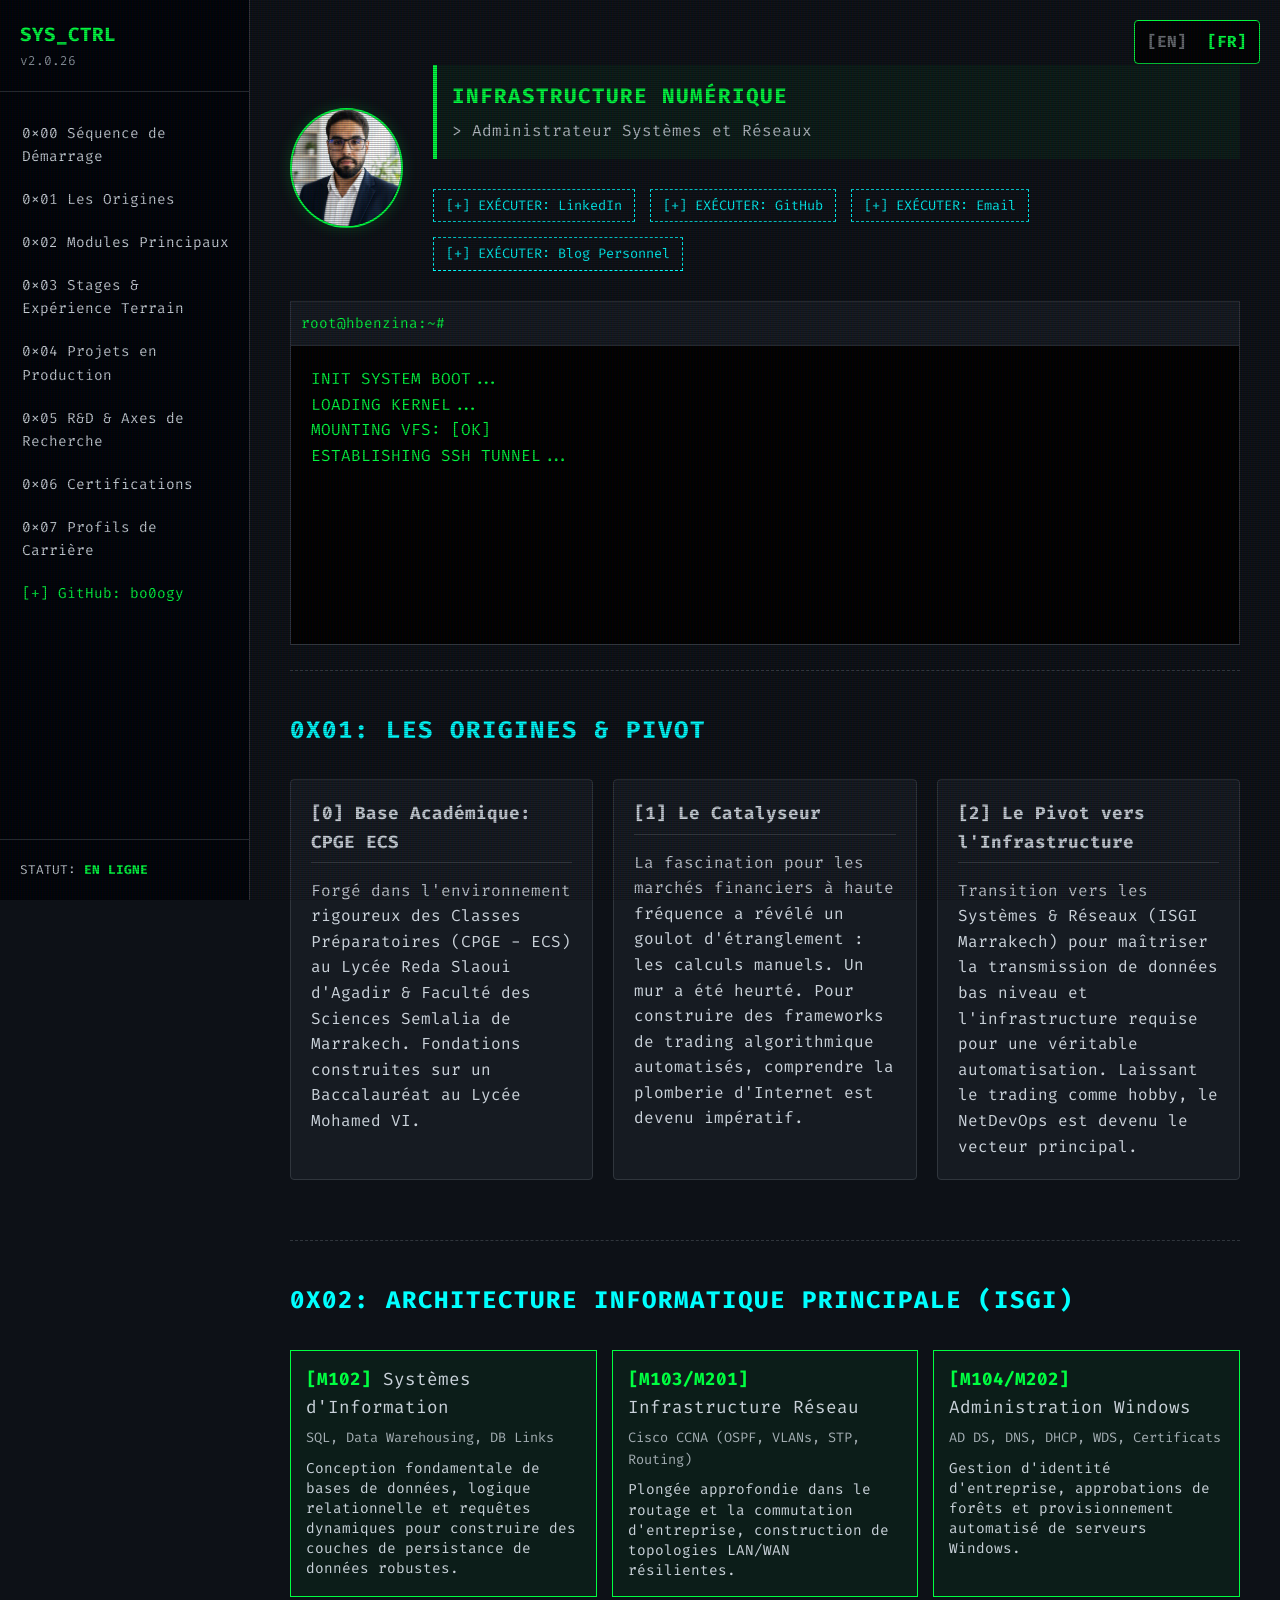
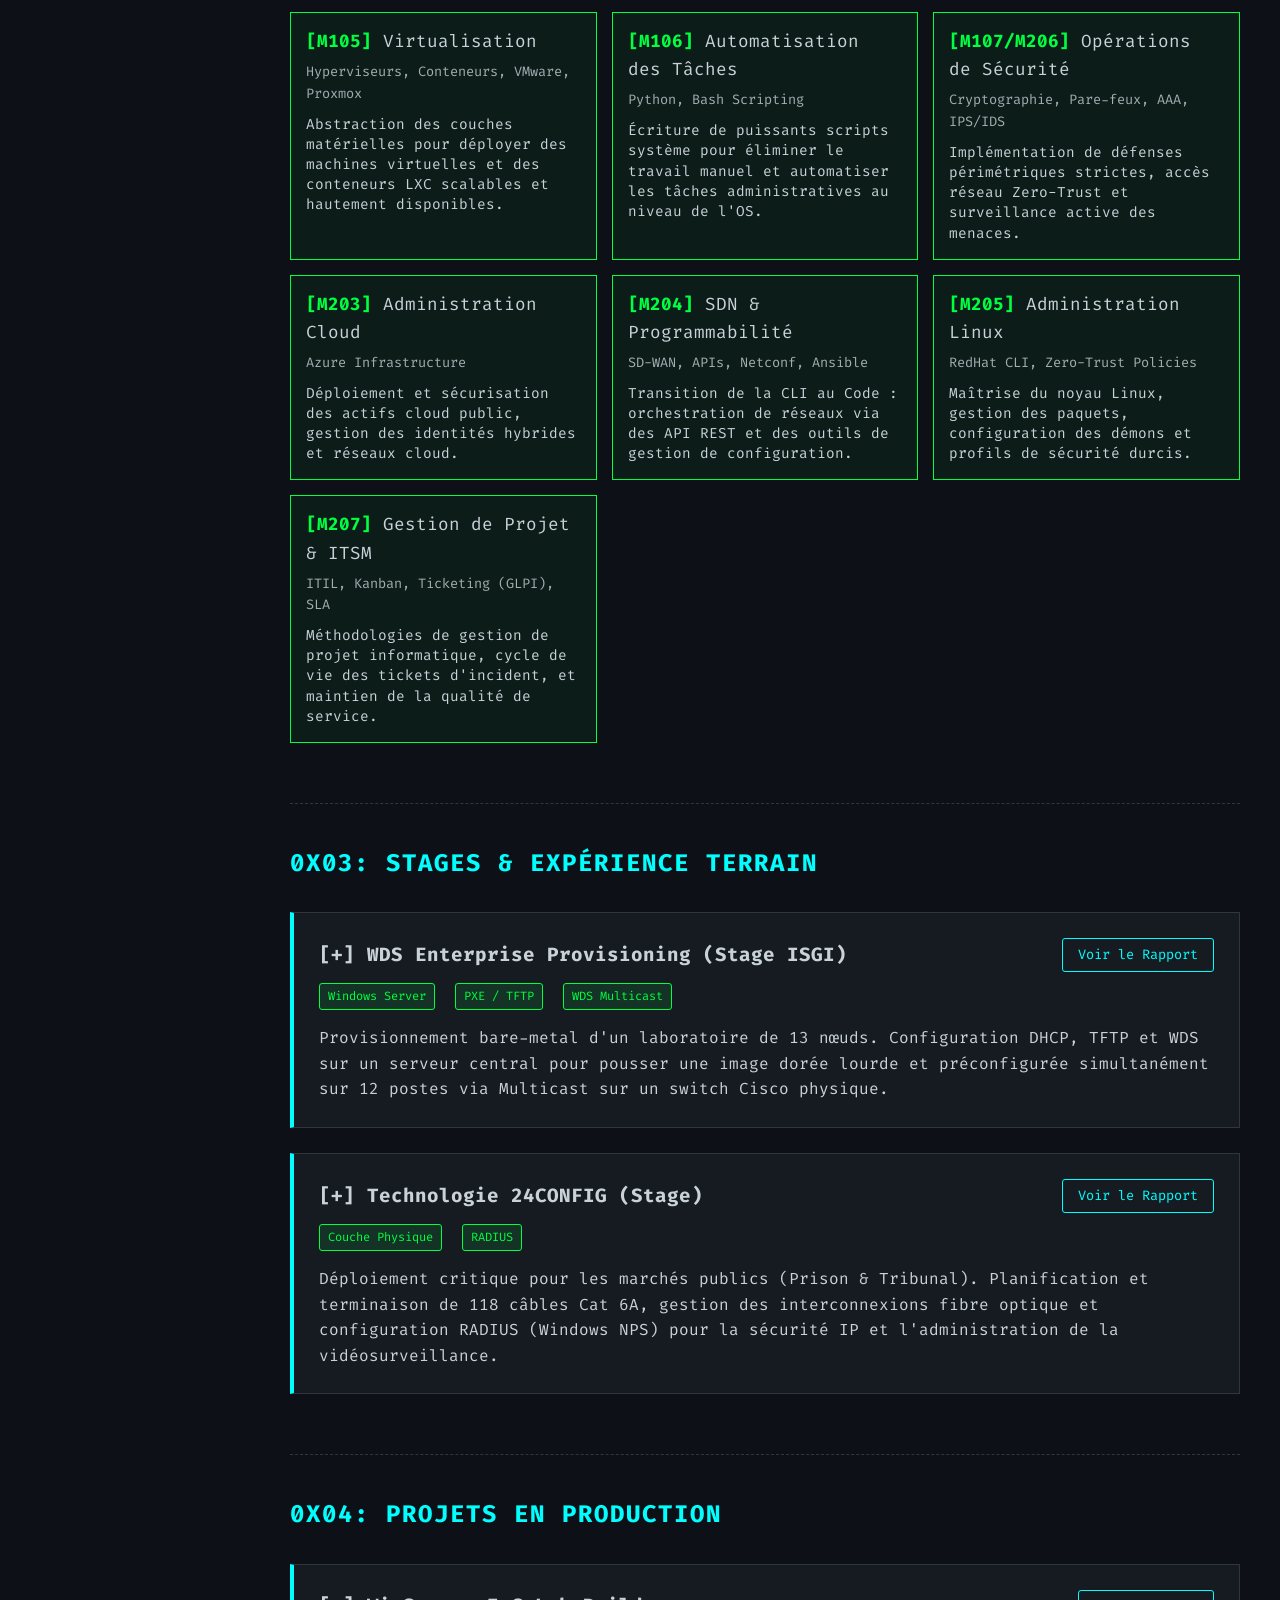
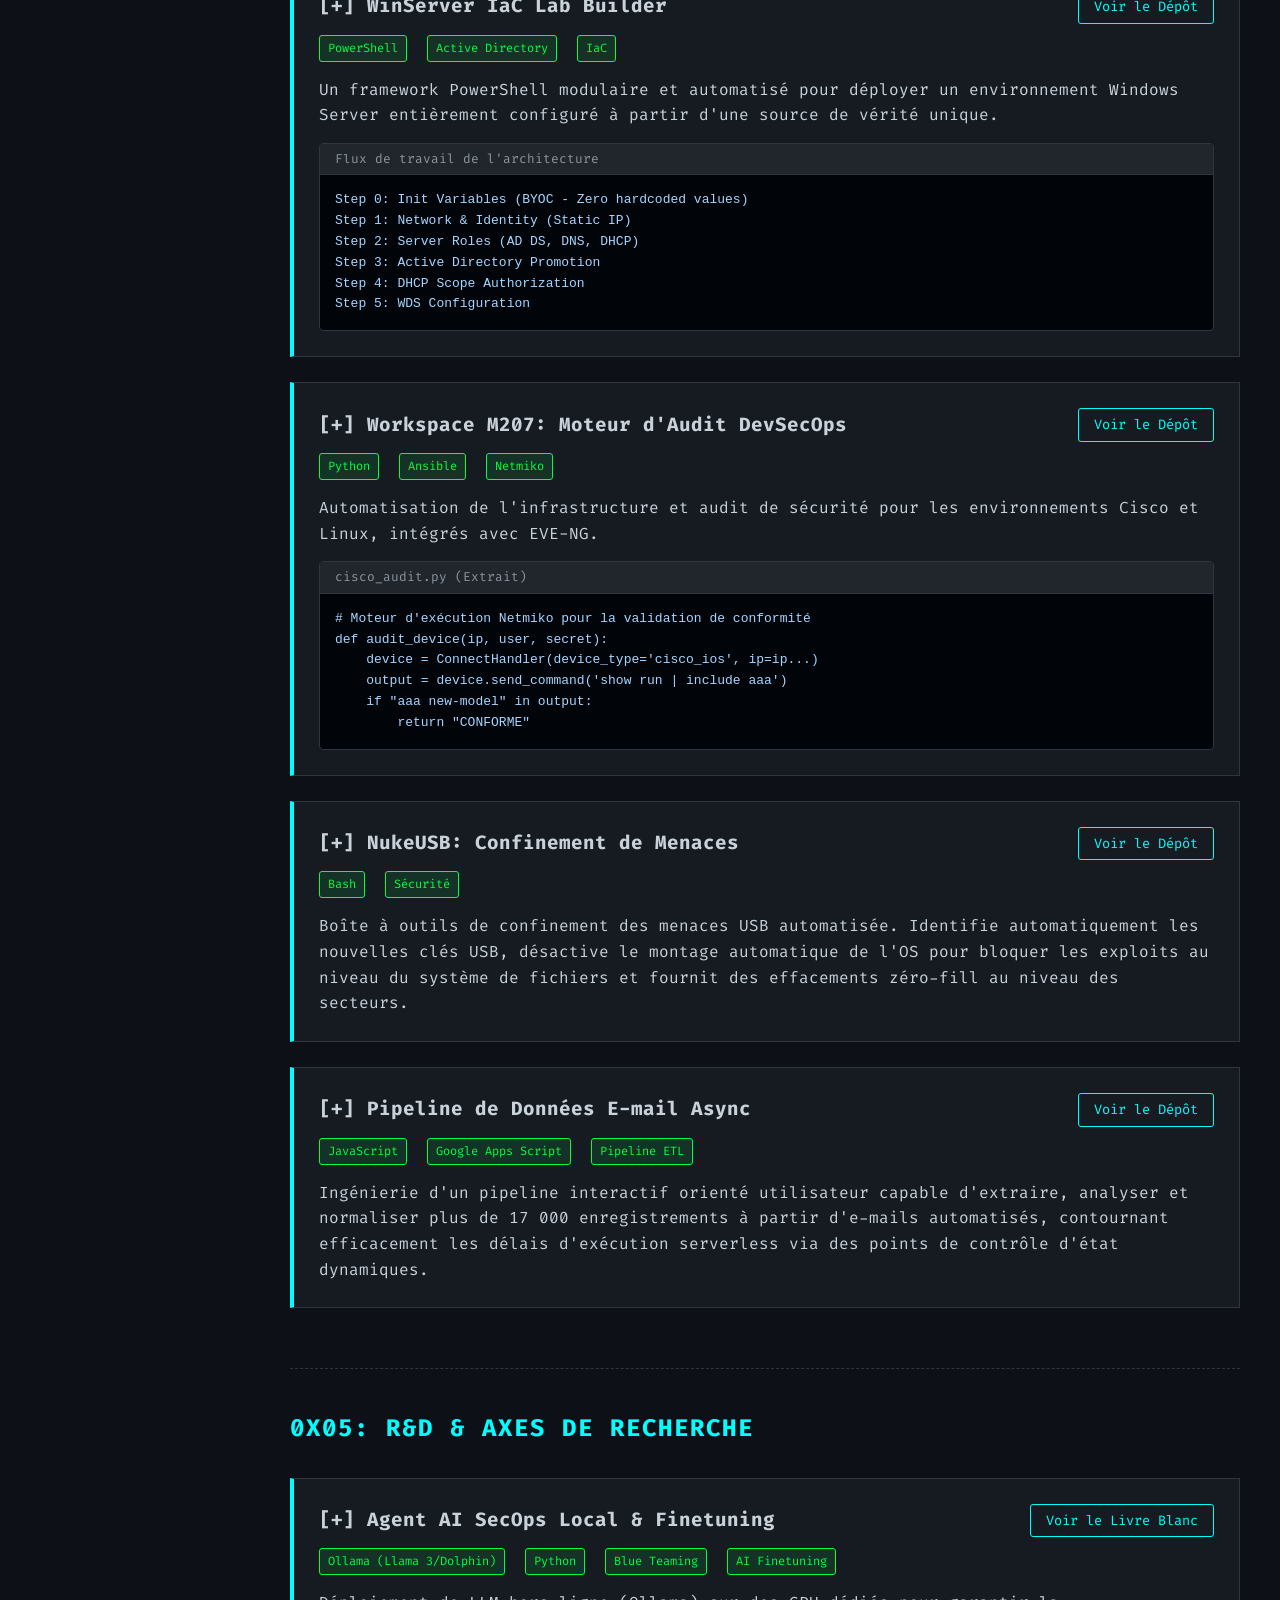
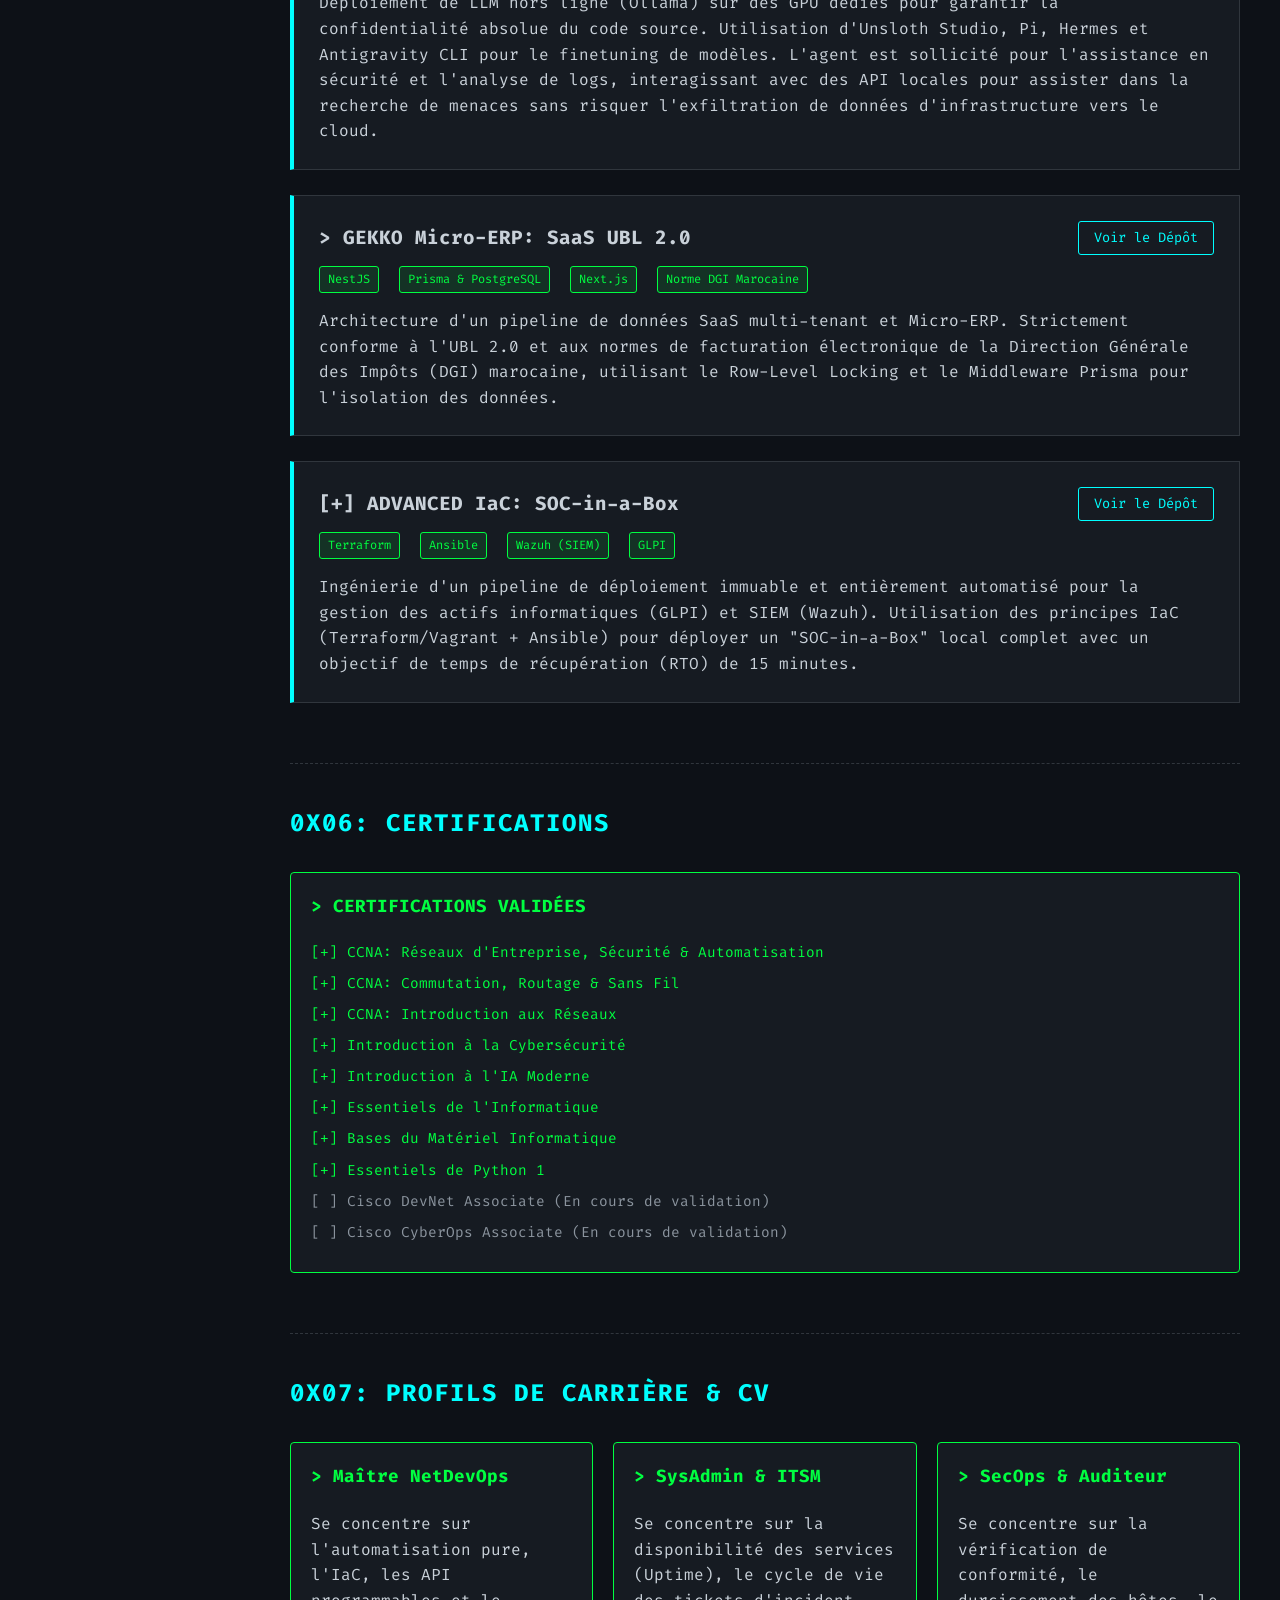
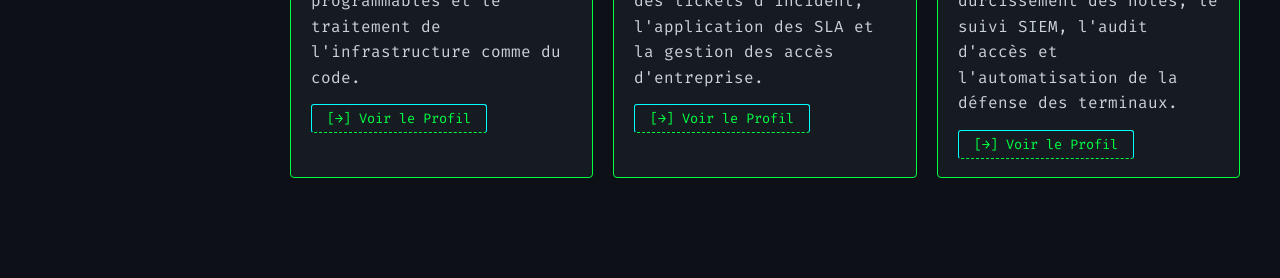
==== port/index.html @ 99231fec "Initial commit: NetDevOps infrastructure and localized portfolio" ====
<!DOCTYPE html>
<html lang="fr">
<head>
    <meta charset="UTF-8">
    <meta name="viewport" content="width=device-width, initial-scale=1.0">
    <title>Hamza Benzina | NetDevOps & Ingénierie Système</title>
    <link rel="stylesheet" href="style.css">
    <link href="https://fonts.googleapis.com/css2?family=Fira+Code:wght@300;400;500;700&display=swap" rel="stylesheet">
</head>
<body>
    <div class="crt-overlay"></div>
    
    <div class="lang-toggle-fixed" style="position: fixed; top: 20px; right: 20px; z-index: 1000; font-weight: bold; background: rgba(0,0,0,0.8); padding: 8px 12px; border: 1px solid var(--matrix-green); border-radius: 4px;">
        <a href="index-en.html" style="color: var(--text-color); text-decoration: none; opacity: 0.5; margin-right: 10px;">[EN]</a>
        <span style="color: var(--matrix-green);">[FR]</span>
    </div>

    <nav id="sidebar">
        <div class="nav-header">
            <h2>SYS_CTRL</h2>
            <p>v2.0.26</p>
        </div>
        <ul class="nav-links">
            <li><a href="#boot">0x00 Séquence de Démarrage</a></li>
            <li><a href="#origin">0x01 Les Origines</a></li>
            <li><a href="#modules">0x02 Modules Principaux</a></li>
            <li><a href="#internships">0x03 Stages & Expérience Terrain</a></li>
            <li><a href="#projects">0x04 Projets en Production</a></li>
            <li><a href="#research">0x05 R&D & Axes de Recherche</a></li>
            <li><a href="#certifications">0x06 Certifications</a></li>
            <li><a href="#cv-profiles">0x07 Profils de Carrière</a></li>
            <li><a href="https://github.com/bo0ogy" target="_blank" style="color: var(--matrix-green);">[+] GitHub: bo0ogy</a></li>
        </ul>
        <div class="nav-footer">
            <p>STATUT: <span class="status-ok">EN LIGNE</span></p>
        </div>
    </nav>

    <main id="content">
        <!-- Hero / Boot Sequence -->
        <section id="boot" class="terminal-section active">
            <div class="profile-container">
                <img src="hamza.png" alt="Hamza Benzina" class="profile-img" onerror="this.src='[data-uri]'">
                <div class="profile-details">
                    <div class="job-title-banner" style="margin-bottom: 15px; padding: 15px; border-left: 4px solid var(--matrix-green); background-color: rgba(0, 255, 65, 0.05);">
                        <h2 style="color: var(--matrix-green); font-size: 1.3rem; margin-bottom: 5px; text-transform: uppercase; letter-spacing: 2px;">Infrastructure Numérique</h2>
                        <h3 style="color: var(--text-color); font-size: 1rem; font-weight: 400; opacity: 0.9;">> Administrateur Systèmes et Réseaux</h3>
                    </div>
                    <div class="quick-execute">
                        <a href="https://www.linkedin.com/in/hamza-benzina-7947b5356/" target="_blank" class="execute-btn">[+] EXÉCUTER: LinkedIn</a>
                        <a href="https://github.com/bo0ogy" target="_blank" class="execute-btn">[+] EXÉCUTER: GitHub</a>
                        <a href="mailto:hbenzina484@gmail.com" class="execute-btn">[+] EXÉCUTER: Email</a>
                        <a href="https://VOTRE_LIEN_BLOG_ICI.com" target="_blank" class="execute-btn">[+] EXÉCUTER: Blog Personnel</a>
                    </div>
                </div>
            </div>
            <div class="terminal-header">
                <span>root@hbenzina:~#</span>
            </div>
            <div class="terminal-body" id="boot-text">
                <!-- Typed via JS -->
            </div>
        </section>

        <!-- Phase 1: The Origin -->
        <section id="origin" class="doc-section">
            <h1 class="section-title">0x01: Les Origines & Pivot</h1>
            <div class="grid-layout">
                <div class="card">
                    <h3>[0] Base Académique: CPGE ECS</h3>
                    <p>Forgé dans l'environnement rigoureux des Classes Préparatoires (CPGE - ECS) au Lycée Reda Slaoui d'Agadir & Faculté des Sciences Semlalia de Marrakech. Fondations construites sur un Baccalauréat au Lycée Mohamed VI.</p>
                </div>
                <div class="card">
                    <h3>[1] Le Catalyseur</h3>
                    <p>La fascination pour les marchés financiers à haute fréquence a révélé un goulot d'étranglement : les calculs manuels. Un mur a été heurté. Pour construire des frameworks de trading algorithmique automatisés, comprendre la plomberie d'Internet est devenu impératif.</p>
                </div>
                <div class="card">
                    <h3>[2] Le Pivot vers l'Infrastructure</h3>
                    <p>Transition vers les Systèmes & Réseaux (ISGI Marrakech) pour maîtriser la transmission de données bas niveau et l'infrastructure requise pour une véritable automatisation. Laissant le trading comme hobby, le NetDevOps est devenu le vecteur principal.</p>
                </div>
            </div>
        </section>

        <!-- Phase 2: Core Modules -->
        <section id="modules" class="doc-section">
            <h1 class="section-title">0x02: Architecture Informatique Principale (ISGI)</h1>
            <div class="module-grid" style="display: grid; grid-template-columns: repeat(auto-fit, minmax(300px, 1fr)); gap: 15px; margin-top: 20px;">
                <div class="module-card" style="border: 1px solid var(--matrix-green); padding: 15px; background: rgba(0, 255, 65, 0.05);">
                    <div style="font-size: 1.1em; margin-bottom: 5px;"><span style="color: var(--matrix-green); font-weight: bold;">[M102]</span> Systèmes d'Information</div>
                    <div style="font-size: 0.85em; opacity: 0.8; margin-bottom: 10px;">SQL, Data Warehousing, DB Links</div>
                    <p style="font-size: 0.9em; margin: 0; line-height: 1.4;">Conception fondamentale de bases de données, logique relationnelle et requêtes dynamiques pour construire des couches de persistance de données robustes.</p>
                </div>
                <div class="module-card" style="border: 1px solid var(--matrix-green); padding: 15px; background: rgba(0, 255, 65, 0.05);">
                    <div style="font-size: 1.1em; margin-bottom: 5px;"><span style="color: var(--matrix-green); font-weight: bold;">[M103/M201]</span> Infrastructure Réseau</div>
                    <div style="font-size: 0.85em; opacity: 0.8; margin-bottom: 10px;">Cisco CCNA (OSPF, VLANs, STP, Routing)</div>
                    <p style="font-size: 0.9em; margin: 0; line-height: 1.4;">Plongée approfondie dans le routage et la commutation d'entreprise, construction de topologies LAN/WAN résilientes.</p>
                </div>
                <div class="module-card" style="border: 1px solid var(--matrix-green); padding: 15px; background: rgba(0, 255, 65, 0.05);">
                    <div style="font-size: 1.1em; margin-bottom: 5px;"><span style="color: var(--matrix-green); font-weight: bold;">[M104/M202]</span> Administration Windows</div>
                    <div style="font-size: 0.85em; opacity: 0.8; margin-bottom: 10px;">AD DS, DNS, DHCP, WDS, Certificats</div>
                    <p style="font-size: 0.9em; margin: 0; line-height: 1.4;">Gestion d'identité d'entreprise, approbations de forêts et provisionnement automatisé de serveurs Windows.</p>
                </div>
                <div class="module-card" style="border: 1px solid var(--matrix-green); padding: 15px; background: rgba(0, 255, 65, 0.05);">
                    <div style="font-size: 1.1em; margin-bottom: 5px;"><span style="color: var(--matrix-green); font-weight: bold;">[M105]</span> Virtualisation</div>
                    <div style="font-size: 0.85em; opacity: 0.8; margin-bottom: 10px;">Hyperviseurs, Conteneurs, VMware, Proxmox</div>
                    <p style="font-size: 0.9em; margin: 0; line-height: 1.4;">Abstraction des couches matérielles pour déployer des machines virtuelles et des conteneurs LXC scalables et hautement disponibles.</p>
                </div>
                <div class="module-card" style="border: 1px solid var(--matrix-green); padding: 15px; background: rgba(0, 255, 65, 0.05);">
                    <div style="font-size: 1.1em; margin-bottom: 5px;"><span style="color: var(--matrix-green); font-weight: bold;">[M106]</span> Automatisation des Tâches</div>
                    <div style="font-size: 0.85em; opacity: 0.8; margin-bottom: 10px;">Python, Bash Scripting</div>
                    <p style="font-size: 0.9em; margin: 0; line-height: 1.4;">Écriture de puissants scripts système pour éliminer le travail manuel et automatiser les tâches administratives au niveau de l'OS.</p>
                </div>
                <div class="module-card" style="border: 1px solid var(--matrix-green); padding: 15px; background: rgba(0, 255, 65, 0.05);">
                    <div style="font-size: 1.1em; margin-bottom: 5px;"><span style="color: var(--matrix-green); font-weight: bold;">[M107/M206]</span> Opérations de Sécurité</div>
                    <div style="font-size: 0.85em; opacity: 0.8; margin-bottom: 10px;">Cryptographie, Pare-feux, AAA, IPS/IDS</div>
                    <p style="font-size: 0.9em; margin: 0; line-height: 1.4;">Implémentation de défenses périmétriques strictes, accès réseau Zero-Trust et surveillance active des menaces.</p>
                </div>
                <div class="module-card" style="border: 1px solid var(--matrix-green); padding: 15px; background: rgba(0, 255, 65, 0.05);">
                    <div style="font-size: 1.1em; margin-bottom: 5px;"><span style="color: var(--matrix-green); font-weight: bold;">[M203]</span> Administration Cloud</div>
                    <div style="font-size: 0.85em; opacity: 0.8; margin-bottom: 10px;">Azure Infrastructure</div>
                    <p style="font-size: 0.9em; margin: 0; line-height: 1.4;">Déploiement et sécurisation des actifs cloud public, gestion des identités hybrides et réseaux cloud.</p>
                </div>
                <div class="module-card" style="border: 1px solid var(--matrix-green); padding: 15px; background: rgba(0, 255, 65, 0.05);">
                    <div style="font-size: 1.1em; margin-bottom: 5px;"><span style="color: var(--matrix-green); font-weight: bold;">[M204]</span> SDN & Programmabilité</div>
                    <div style="font-size: 0.85em; opacity: 0.8; margin-bottom: 10px;">SD-WAN, APIs, Netconf, Ansible</div>
                    <p style="font-size: 0.9em; margin: 0; line-height: 1.4;">Transition de la CLI au Code : orchestration de réseaux via des API REST et des outils de gestion de configuration.</p>
                </div>
                <div class="module-card" style="border: 1px solid var(--matrix-green); padding: 15px; background: rgba(0, 255, 65, 0.05);">
                    <div style="font-size: 1.1em; margin-bottom: 5px;"><span style="color: var(--matrix-green); font-weight: bold;">[M205]</span> Administration Linux</div>
                    <div style="font-size: 0.85em; opacity: 0.8; margin-bottom: 10px;">RedHat CLI, Zero-Trust Policies</div>
                    <p style="font-size: 0.9em; margin: 0; line-height: 1.4;">Maîtrise du noyau Linux, gestion des paquets, configuration des démons et profils de sécurité durcis.</p>
                </div>
                <div class="module-card" style="border: 1px solid var(--matrix-green); padding: 15px; background: rgba(0, 255, 65, 0.05);">
                    <div style="font-size: 1.1em; margin-bottom: 5px;"><span style="color: var(--matrix-green); font-weight: bold;">[M207]</span> Gestion de Projet & ITSM</div>
                    <div style="font-size: 0.85em; opacity: 0.8; margin-bottom: 10px;">ITIL, Kanban, Ticketing (GLPI), SLA</div>
                    <p style="font-size: 0.9em; margin: 0; line-height: 1.4;">Méthodologies de gestion de projet informatique, cycle de vie des tickets d'incident, et maintien de la qualité de service.</p>
                </div>
            </div>
        </section>

        <!-- Phase 3: Internships -->
        <section id="internships" class="doc-section">
            <h1 class="section-title">0x03: Stages & Expérience Terrain</h1>
            
            <div class="project-case">
                <div class="project-header">
                    <h2>[+] WDS Enterprise Provisioning (Stage ISGI)</h2>
                    <a href="Rapport_Deploiement_ISGI.pdf" target="_blank" class="btn-link">Voir le Rapport</a>
                </div>
                <div class="tags">
                    <span class="tag">Windows Server</span>
                    <span class="tag">PXE / TFTP</span>
                    <span class="tag">WDS Multicast</span>
                </div>
                <p>Provisionnement bare-metal d'un laboratoire de 13 nœuds. Configuration DHCP, TFTP et WDS sur un serveur central pour pousser une image dorée lourde et préconfigurée simultanément sur 12 postes via Multicast sur un switch Cisco physique.</p>
            </div>

            <div class="project-case">
                <div class="project-header">
                    <h2>[+] Technologie 24CONFIG (Stage)</h2>
                    <a href="main.pdf" target="_blank" class="btn-link">Voir le Rapport</a>
                </div>
                <div class="tags">
                    <span class="tag">Couche Physique</span>
                    <span class="tag">RADIUS</span>
                </div>
                <p>Déploiement critique pour les marchés publics (Prison & Tribunal). Planification et terminaison de 118 câbles Cat 6A, gestion des interconnexions fibre optique et configuration RADIUS (Windows NPS) pour la sécurité IP et l'administration de la vidéosurveillance.</p>
            </div>
        </section>

        <!-- Phase 4: Projects -->
        <section id="projects" class="doc-section">
            <h1 class="section-title">0x04: Projets en Production</h1>

            <div class="project-case">
                <div class="project-header">
                    <h2>[+] WinServer IaC Lab Builder</h2>
                    <a href="https://github.com/bo0ogy/WinServer-IaC-Builder" target="_blank" class="btn-link">Voir le Dépôt</a>
                </div>
                <div class="tags">
                    <span class="tag">PowerShell</span>
                    <span class="tag">Active Directory</span>
                    <span class="tag">IaC</span>
                </div>
                <p>Un framework PowerShell modulaire et automatisé pour déployer un environnement Windows Server entièrement configuré à partir d'une source de vérité unique.</p>
                <div class="code-box">
                    <div class="code-header">Flux de travail de l'architecture</div>
                    <pre><code>Step 0: Init Variables (BYOC - Zero hardcoded values)
Step 1: Network & Identity (Static IP)
Step 2: Server Roles (AD DS, DNS, DHCP)
Step 3: Active Directory Promotion
Step 4: DHCP Scope Authorization
Step 5: WDS Configuration</code></pre>
                </div>
            </div>

            <div class="project-case">
                <div class="project-header">
                    <h2>[+] Workspace M207: Moteur d'Audit DevSecOps</h2>
                    <a href="https://github.com/bo0ogy/cisco-devsecops-lab" target="_blank" class="btn-link">Voir le Dépôt</a>
                </div>
                <div class="tags">
                    <span class="tag">Python</span>
                    <span class="tag">Ansible</span>
                    <span class="tag">Netmiko</span>
                </div>
                <p>Automatisation de l'infrastructure et audit de sécurité pour les environnements Cisco et Linux, intégrés avec EVE-NG.</p>
                <div class="code-box">
                    <div class="code-header">cisco_audit.py (Extrait)</div>
                    <pre><code># Moteur d'exécution Netmiko pour la validation de conformité
def audit_device(ip, user, secret):
    device = ConnectHandler(device_type='cisco_ios', ip=ip...)
    output = device.send_command('show run | include aaa')
    if "aaa new-model" in output:
        return "CONFORME"</code></pre>
                </div>
            </div>

            <div class="project-case">
                <div class="project-header">
                    <h2>[+] NukeUSB: Confinement de Menaces</h2>
                    <a href="https://github.com/bo0ogy/NukeUSB" target="_blank" class="btn-link">Voir le Dépôt</a>
                </div>
                <div class="tags">
                    <span class="tag">Bash</span>
                    <span class="tag">Sécurité</span>
                </div>
                <p>Boîte à outils de confinement des menaces USB automatisée. Identifie automatiquement les nouvelles clés USB, désactive le montage automatique de l'OS pour bloquer les exploits au niveau du système de fichiers et fournit des effacements zéro-fill au niveau des secteurs.</p>
            </div>

            <div class="project-case">
                <div class="project-header">
                    <h2>[+] Pipeline de Données E-mail Async</h2>
                    <a href="https://github.com/bo0ogy/gmail-spam-sweeper" target="_blank" class="btn-link">Voir le Dépôt</a>
                </div>
                <div class="tags">
                    <span class="tag">JavaScript</span>
                    <span class="tag">Google Apps Script</span>
                    <span class="tag">Pipeline ETL</span>
                </div>
                <p>Ingénierie d'un pipeline interactif orienté utilisateur capable d'extraire, analyser et normaliser plus de 17 000 enregistrements à partir d'e-mails automatisés, contournant efficacement les délais d'exécution serverless via des points de contrôle d'état dynamiques.</p>
            </div>
        </section>

        <!-- Phase 5: R&D and Research -->
        <section id="research" class="doc-section">
            <h1 class="section-title">0x05: R&D & Axes de Recherche</h1>
            
            <div class="project-case">
                <div class="project-header">
                    <h2>[+] Agent AI SecOps Local & Finetuning</h2>
                    <a href="whitepaper.pdf" target="_blank" class="btn-link">Voir le Livre Blanc</a>
                </div>
                <div class="tags">
                    <span class="tag">Ollama (Llama 3/Dolphin)</span>
                    <span class="tag">Python</span>
                    <span class="tag">Blue Teaming</span>
                    <span class="tag">AI Finetuning</span>
                </div>
                <p>Déploiement de LLM hors ligne (Ollama) sur des GPU dédiés pour garantir la confidentialité absolue du code source. Utilisation d'Unsloth Studio, Pi, Hermes et Antigravity CLI pour le finetuning de modèles. L'agent est sollicité pour l'assistance en sécurité et l'analyse de logs, interagissant avec des API locales pour assister dans la recherche de menaces sans risquer l'exfiltration de données d'infrastructure vers le cloud.</p>
            </div>

            <div class="project-case">
                <div class="project-header">
                    <h2>> GEKKO Micro-ERP: SaaS UBL 2.0</h2>
                    <a href="https://github.com/bo0ogy/GEKKO-MicroERP-SaaS" target="_blank" class="btn-link">Voir le Dépôt</a>
                </div>
                <div class="tags">
                    <span class="tag">NestJS</span>
                    <span class="tag">Prisma & PostgreSQL</span>
                    <span class="tag">Next.js</span>
                    <span class="tag">Norme DGI Marocaine</span>
                </div>
                <p>Architecture d'un pipeline de données SaaS multi-tenant et Micro-ERP. Strictement conforme à l'UBL 2.0 et aux normes de facturation électronique de la Direction Générale des Impôts (DGI) marocaine, utilisant le Row-Level Locking et le Middleware Prisma pour l'isolation des données.</p>
            </div>

            <div class="project-case">
                <div class="project-header">
                    <h2>[+] ADVANCED IaC: SOC-in-a-Box</h2>
                    <a href="https://github.com/bo0ogy/Advanced-IaC" target="_blank" class="btn-link">Voir le Dépôt</a>
                </div>
                <div class="tags">
                    <span class="tag">Terraform</span>
                    <span class="tag">Ansible</span>
                    <span class="tag">Wazuh (SIEM)</span>
                    <span class="tag">GLPI</span>
                </div>
                <p>Ingénierie d'un pipeline de déploiement immuable et entièrement automatisé pour la gestion des actifs informatiques (GLPI) et SIEM (Wazuh). Utilisation des principes IaC (Terraform/Vagrant + Ansible) pour déployer un "SOC-in-a-Box" local complet avec un objectif de temps de récupération (RTO) de 15 minutes.</p>
            </div>
        </section>

        <!-- Phase 6: Certifications -->
        <section id="certifications" class="doc-section">
            <h1 class="section-title">0x06: Certifications</h1>
            
            <div class="card terminal-card" style="border: 1px solid var(--matrix-green);">
                <h3 style="color: var(--matrix-green);">> CERTIFICATIONS VALIDÉES</h3>
                <ul class="bullet-list cert-list">
                    <li><a href="CCNA-_Enterprise_Networking-_Security-_and_Automation_certificate_2002032400398-ofppt-edu-ma_eb276bff-3235-4023-9a2b-0561afdd7955.pdf" target="_blank">[+] CCNA: Réseaux d'Entreprise, Sécurité & Automatisation</a></li>
                    <li><a href="CCNA-_Switching-_Routing-_and_Wireless_Essentials_certificate_2002032400398-ofppt-edu-ma_48e37a97-5d67-4808-b2b0-58e946951acf.pdf" target="_blank">[+] CCNA: Commutation, Routage & Sans Fil</a></li>
                    <li><a href="CCNA-_Introduction_to_Networks_certificate_2002032400398-ofppt-edu-ma_0d4bbedf-076a-4c01-a088-3284d6f7c06a.pdf" target="_blank">[+] CCNA: Introduction aux Réseaux</a></li>
                    <li><a href="Introduction_to_Cybersecurity_certificate_2002032400398-ofppt-edu-ma_b9107833-3ee2-4462-bfaa-f43ee36c338f.pdf" target="_blank">[+] Introduction à la Cybersécurité</a></li>
                    <li><a href="Introduction_to_Modern_AI_certificate_2002032400398-ofppt-edu-ma_6a6f9965-97c2-49ac-aa39-3bc3a0e65fbe.pdf" target="_blank">[+] Introduction à l'IA Moderne</a></li>
                    <li><a href="IT_Essentials_certificate_2002032400398-ofppt-edu-ma_10eb1a5c-c39d-4dcc-90b7-0094b731739b.pdf" target="_blank">[+] Essentiels de l'Informatique</a></li>
                    <li><a href="Computer_Hardware_Basics_certificate_2002032400398-ofppt-edu-ma_0f8b4204-a30e-47c4-aa20-25477028c5b7.pdf" target="_blank">[+] Bases du Matériel Informatique</a></li>
                    <li><a href="_certificate_2002032400398-ofppt-edu-ma_b0ca26af-c392-4a98-b8de-44ecf775b8b6.pdf" target="_blank">[+] Essentiels de Python 1</a></li>
                    <li><span class="pending-cert">[ ] Cisco DevNet Associate (En cours de validation)</span></li>
                    <li><span class="pending-cert">[ ] Cisco CyberOps Associate (En cours de validation)</span></li>
                </ul>
            </div>
        </section>

        <!-- Phase 7: CV Profiles -->
        <section id="cv-profiles" class="doc-section">
            <h1 class="section-title">0x07: Profils de Carrière & CV</h1>
            <div class="grid-layout">
                <div class="card terminal-card" style="border: 1px solid var(--matrix-green);">
                    <h3 style="color: var(--matrix-green);">> Maître NetDevOps</h3>
                    <p style="margin-bottom: 15px;">Se concentre sur l'automatisation pure, l'IaC, les API programmables et le traitement de l'infrastructure comme du code.</p>
                    <a href="../master_ssot/Hamza_Benzina_NetDevOps_Master.pdf" target="_blank" class="btn-link" style="color: var(--matrix-green); border-bottom: 1px dashed var(--matrix-green);">[→] Voir le Profil</a>
                </div>
                <div class="card terminal-card" style="border: 1px solid var(--matrix-green);">
                    <h3 style="color: var(--matrix-green);">> SysAdmin & ITSM</h3>
                    <p style="margin-bottom: 15px;">Se concentre sur la disponibilité des services (Uptime), le cycle de vie des tickets d'incident, l'application des SLA et la gestion des accès d'entreprise.</p>
                    <a href="../branch_itsm_camouflage/Hamza-Benzina-SYS-admin-ITSM.html" target="_blank" class="btn-link" style="color: var(--matrix-green); border-bottom: 1px dashed var(--matrix-green);">[→] Voir le Profil</a>
                </div>
                <div class="card terminal-card" style="border: 1px solid var(--matrix-green);">
                    <h3 style="color: var(--matrix-green);">> SecOps & Auditeur</h3>
                    <p style="margin-bottom: 15px;">Se concentre sur la vérification de conformité, le durcissement des hôtes, le suivi SIEM, l'audit d'accès et l'automatisation de la défense des terminaux.</p>
                    <a href="../branch_secops_auditor/cv.pdf" target="_blank" class="btn-link" style="color: var(--matrix-green); border-bottom: 1px dashed var(--matrix-green);">[→] Voir le Profil</a>
                </div>
            </div>
        </section>
    </main>

    <script src="script.js"></script>
</body>
</html>
---- port/style.css ----
:root {
    --bg-color: #0d1117;
    --text-color: #c9d1d9;
    --matrix-green: #00FF41;
    --cyan: #00FFFF;
    --card-bg: #161b22;
    --border-color: #30363d;
    --font-mono: 'Fira Code', 'Courier New', Courier, monospace;
}

* {
    box-sizing: border-box;
    margin: 0;
    padding: 0;
}

body {
    background-color: var(--bg-color);
    color: var(--text-color);
    font-family: var(--font-mono);
    line-height: 1.6;
    display: flex;
    overflow-x: hidden;
}

/* CRT Scanline Effect */
.crt-overlay {
    position: fixed;
    top: 0; left: 0; right: 0; bottom: 0;
    background: linear-gradient(rgba(18, 16, 16, 0) 50%, rgba(0, 0, 0, 0.25) 50%), linear-gradient(90deg, rgba(255, 0, 0, 0.06), rgba(0, 255, 0, 0.02), rgba(0, 0, 255, 0.06));
    background-size: 100% 2px, 3px 100%;
    z-index: 9999;
    pointer-events: none;
}

/* Sidebar Navigation */
#sidebar {
    width: 250px;
    height: 100vh;
    background-color: #010409;
    border-right: 1px solid var(--border-color);
    position: fixed;
    display: flex;
    flex-direction: column;
}

.nav-header {
    padding: 20px;
    border-bottom: 1px solid var(--border-color);
}

.nav-header h2 {
    color: var(--matrix-green);
    font-size: 1.2rem;
}

.nav-header p {
    font-size: 0.8rem;
    color: #8b949e;
}

.nav-links {
    list-style: none;
    padding: 20px 0;
    flex-grow: 1;
}

.nav-links li a {
    display: block;
    padding: 10px 20px;
    color: var(--text-color);
    text-decoration: none;
    font-size: 0.9rem;
    border-left: 2px solid transparent;
    transition: all 0.2s;
}

.nav-links li a:hover {
    background-color: var(--card-bg);
    border-left: 2px solid var(--cyan);
    color: var(--cyan);
}

.nav-footer {
    padding: 20px;
    border-top: 1px solid var(--border-color);
    font-size: 0.8rem;
}

.status-ok {
    color: var(--matrix-green);
    font-weight: bold;
    animation: blink 2s infinite;
}

@keyframes blink {
    0%, 100% { opacity: 1; }
    50% { opacity: 0; }
}

/* Main Content */
#content {
    margin-left: 250px;
    padding: 40px;
    width: calc(100% - 250px);
}

.doc-section {
    margin-bottom: 60px;
    padding-top: 40px;
    border-top: 1px dashed var(--border-color);
}

.section-title {
    color: var(--cyan);
    font-size: 1.5rem;
    margin-bottom: 30px;
    text-transform: uppercase;
    letter-spacing: 2px;
}

/* Terminal Hero Section */
.terminal-section {
    height: 70vh;
    display: flex;
    flex-direction: column;
    justify-content: center;
}

.profile-container {
    display: flex;
    align-items: center;
    gap: 30px;
    margin-bottom: 30px;
}

.profile-details {
    display: flex;
    flex-direction: column;
    gap: 15px;
}

.tech-stack-badges {
    display: flex;
    flex-wrap: wrap;
    gap: 10px;
}

.badge {
    background-color: rgba(0, 255, 65, 0.1);
    color: var(--matrix-green);
    border: 1px solid var(--matrix-green);
    padding: 4px 10px;
    font-size: 0.8rem;
    border-radius: 2px;
    box-shadow: 0 0 5px rgba(0, 255, 65, 0.2);
}

.quick-execute {
    display: flex;
    gap: 15px;
    flex-wrap: wrap;
}

.execute-btn {
    background-color: transparent;
    color: var(--cyan);
    border: 1px dashed var(--cyan);
    padding: 5px 12px;
    text-decoration: none;
    font-size: 0.85rem;
    transition: all 0.2s;
}

.execute-btn:hover {
    background-color: rgba(0, 255, 255, 0.1);
    box-shadow: 0 0 10px rgba(0, 255, 255, 0.3);
    color: #fff;
    border-style: solid;
}

.profile-img {
    width: 120px;
    height: 120px;
    border-radius: 50%;
    border: 2px solid var(--matrix-green);
    box-shadow: 0 0 15px rgba(0, 255, 65, 0.2);
    object-fit: cover;
    background-color: var(--card-bg);
}

.terminal-header {
    background-color: var(--card-bg);
    padding: 10px;
    border: 1px solid var(--border-color);
    border-bottom: none;
    color: var(--matrix-green);
    font-size: 0.9rem;
}

.terminal-body {
    background-color: #000;
    padding: 20px;
    border: 1px solid var(--border-color);
    height: 300px;
    overflow-y: auto;
    font-size: 1rem;
    color: var(--matrix-green);
}

.cursor {
    display: inline-block;
    width: 10px;
    height: 1.2em;
    background-color: var(--matrix-green);
    animation: blink 1s infinite;
    vertical-align: middle;
}

/* Grid System */
.grid-layout {
    display: grid;
    grid-template-columns: repeat(auto-fit, minmax(300px, 1fr));
    gap: 20px;
}

.two-col {
    grid-template-columns: repeat(2, 1fr);
}

.card {
    background-color: var(--card-bg);
    border: 1px solid var(--border-color);
    padding: 20px;
    border-radius: 4px;
}

.card h3 {
    color: var(--text-color);
    font-size: 1.1rem;
    margin-bottom: 15px;
    border-bottom: 1px solid var(--border-color);
    padding-bottom: 5px;
}

.terminal-card {
    border-left: 3px solid var(--matrix-green);
}

.terminal-card h3 {
    color: var(--matrix-green);
    border-bottom: none;
}

/* Data Tables */
.data-table {
    width: 100%;
    border-collapse: collapse;
    margin-top: 20px;
    background-color: var(--card-bg);
}

.data-table th, .data-table td {
    border: 1px solid var(--border-color);
    padding: 12px 15px;
    text-align: left;
    font-size: 0.9rem;
}

.data-table th {
    background-color: #21262d;
    color: var(--cyan);
}

.data-table tr:hover {
    background-color: rgba(0, 255, 255, 0.05);
}

/* Project Cards */
.project-case {
    background-color: var(--card-bg);
    border: 1px solid var(--border-color);
    padding: 25px;
    margin-bottom: 25px;
    border-left: 4px solid var(--cyan);
}

.project-header {
    display: flex;
    justify-content: space-between;
    align-items: center;
    margin-bottom: 10px;
}

.project-header h2 {
    font-size: 1.2rem;
    color: var(--text-color);
    margin-bottom: 0;
}

.btn-link {
    background-color: transparent;
    color: var(--cyan);
    border: 1px solid var(--cyan);
    padding: 5px 15px;
    text-decoration: none;
    font-size: 0.85rem;
    border-radius: 3px;
    transition: all 0.2s;
}

.btn-link:hover {
    background-color: rgba(0, 255, 255, 0.1);
    box-shadow: 0 0 10px rgba(0, 255, 255, 0.2);
}

.tags {
    margin-bottom: 15px;
}

.tag {
    display: inline-block;
    background-color: rgba(0, 255, 65, 0.1);
    color: var(--matrix-green);
    padding: 3px 8px;
    font-size: 0.75rem;
    border: 1px solid var(--matrix-green);
    border-radius: 3px;
    margin-right: 10px;
}

/* Code Syntax Boxes */
.code-box {
    background-color: #010409;
    border: 1px solid var(--border-color);
    border-radius: 4px;
    margin-top: 15px;
    overflow: hidden;
}

.code-header {
    background-color: #21262d;
    padding: 5px 15px;
    font-size: 0.8rem;
    color: #8b949e;
    border-bottom: 1px solid var(--border-color);
}

.code-box pre {
    padding: 15px;
    overflow-x: auto;
}

.code-box code {
    color: #a5d6ff;
}

.bullet-list {
    list-style: none;
}

.bullet-list li {
    margin-bottom: 8px;
    font-size: 0.9rem;
}

.cert-list a {
    color: var(--matrix-green);
    text-decoration: none;
    transition: color 0.2s;
}

.cert-list a:hover {
    color: var(--cyan);
    text-shadow: 0 0 5px rgba(0, 255, 255, 0.5);
}

.pending-cert {
    color: #8b949e;
}

/* Media Queries */
@media (max-width: 900px) {
    #sidebar {
        width: 100%;
        height: auto;
        position: relative;
        flex-direction: row;
        flex-wrap: wrap;
    }
    .nav-links {
        display: flex;
        flex-wrap: wrap;
        padding: 10px;
    }
    #content {
        margin-left: 0;
        width: 100%;
    }
    .two-col {
        grid-template-columns: 1fr;
    }
}
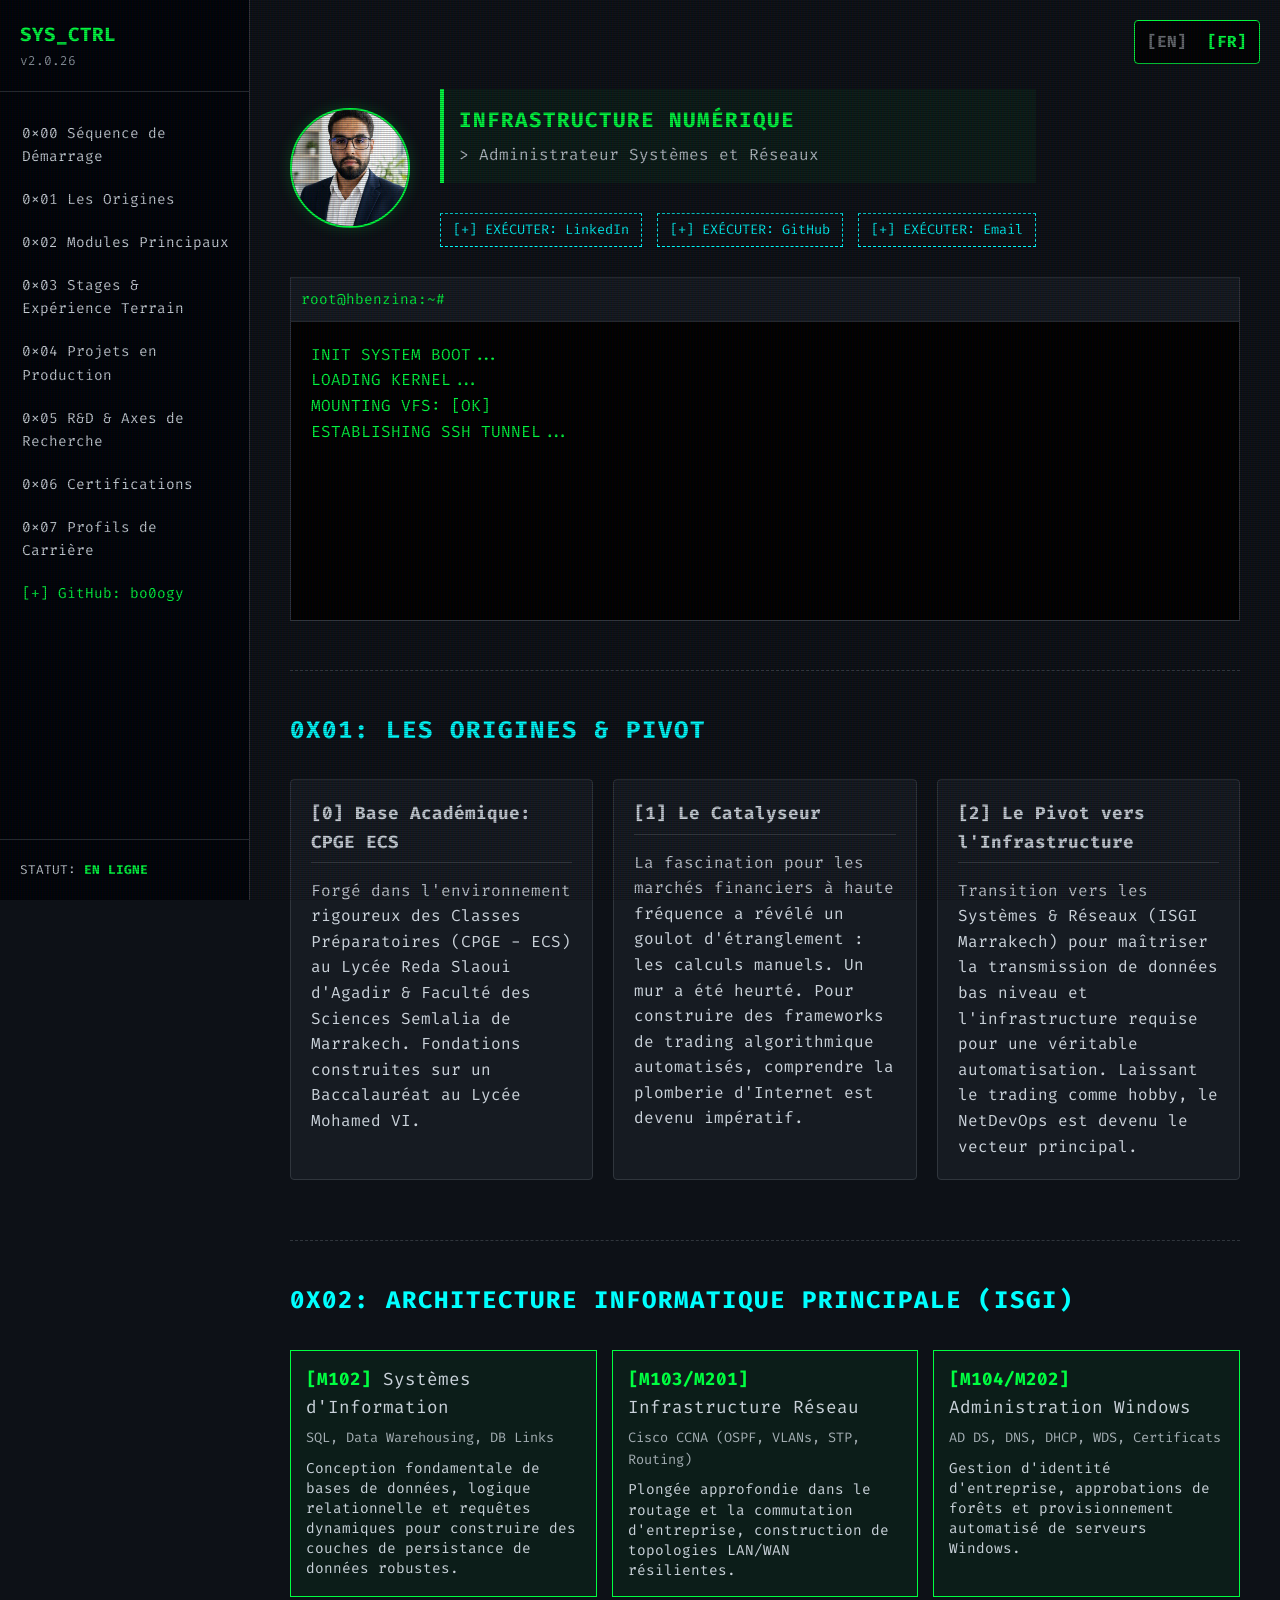
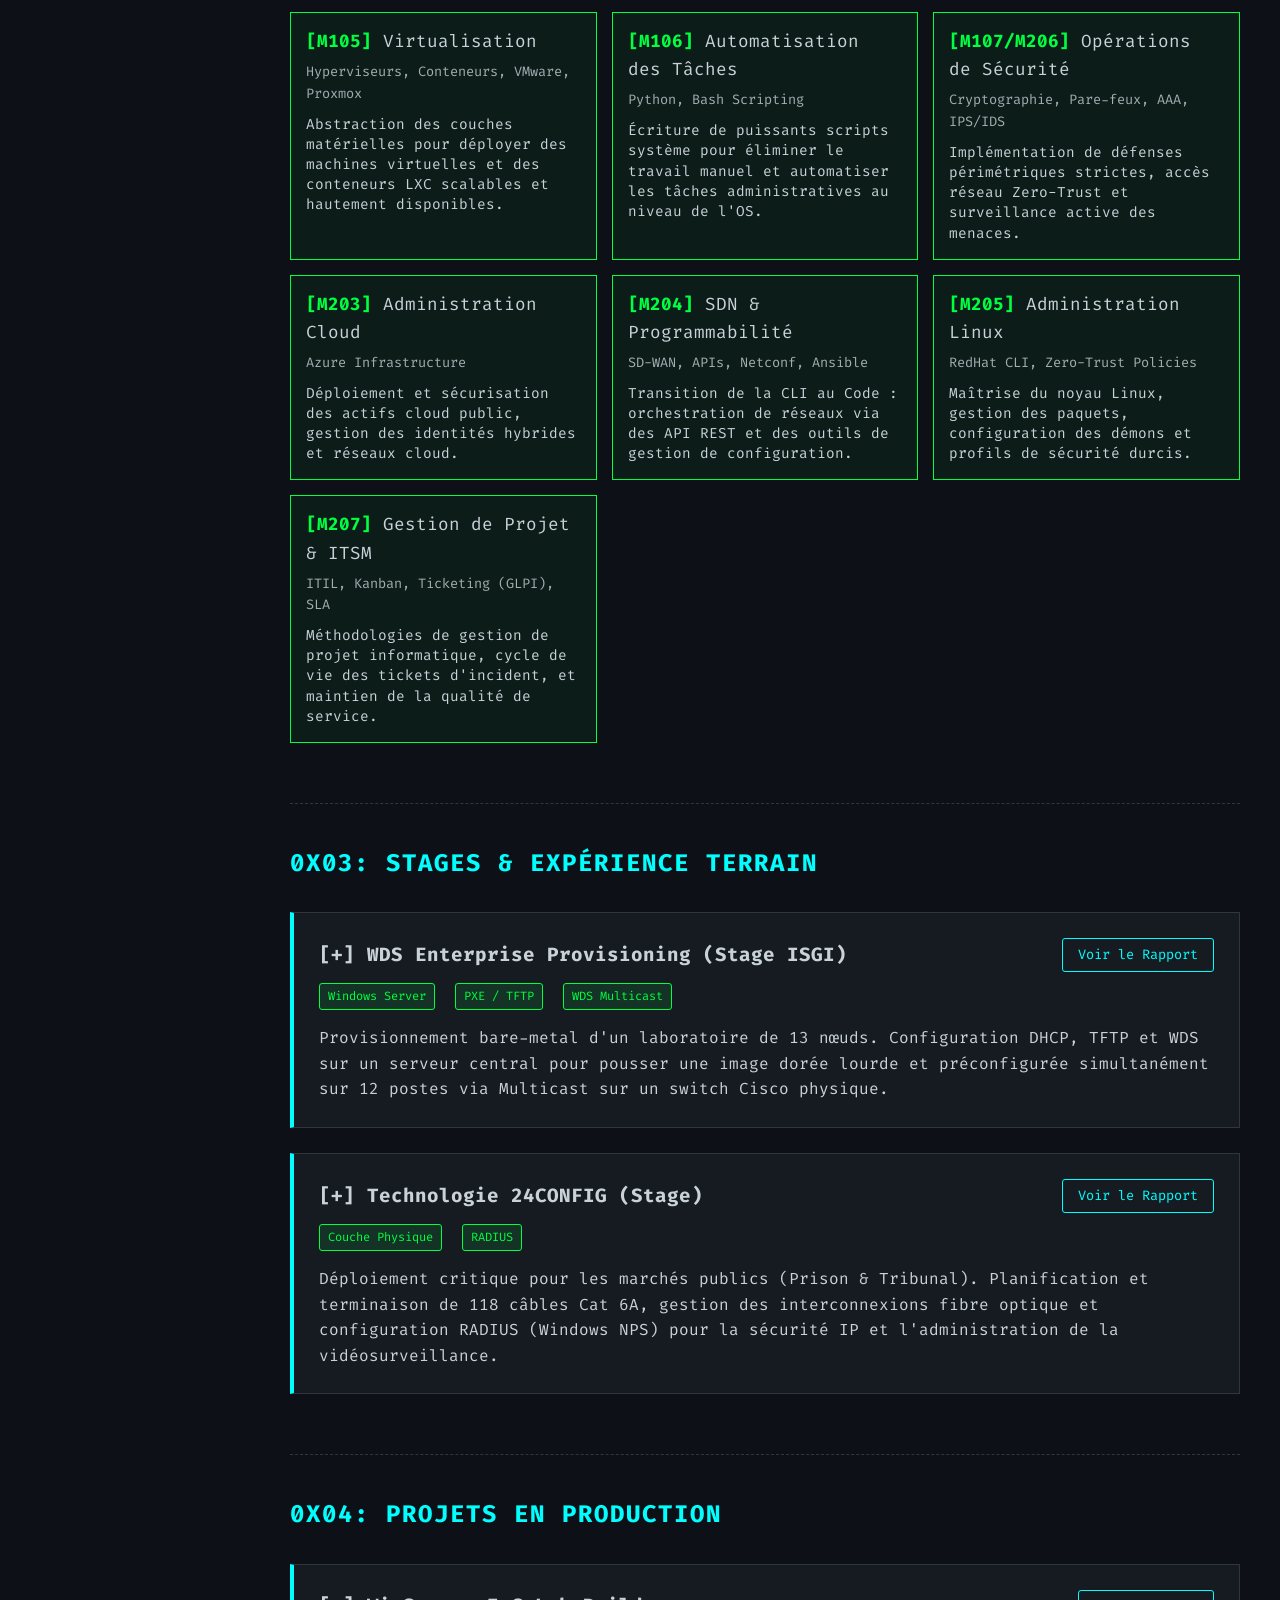
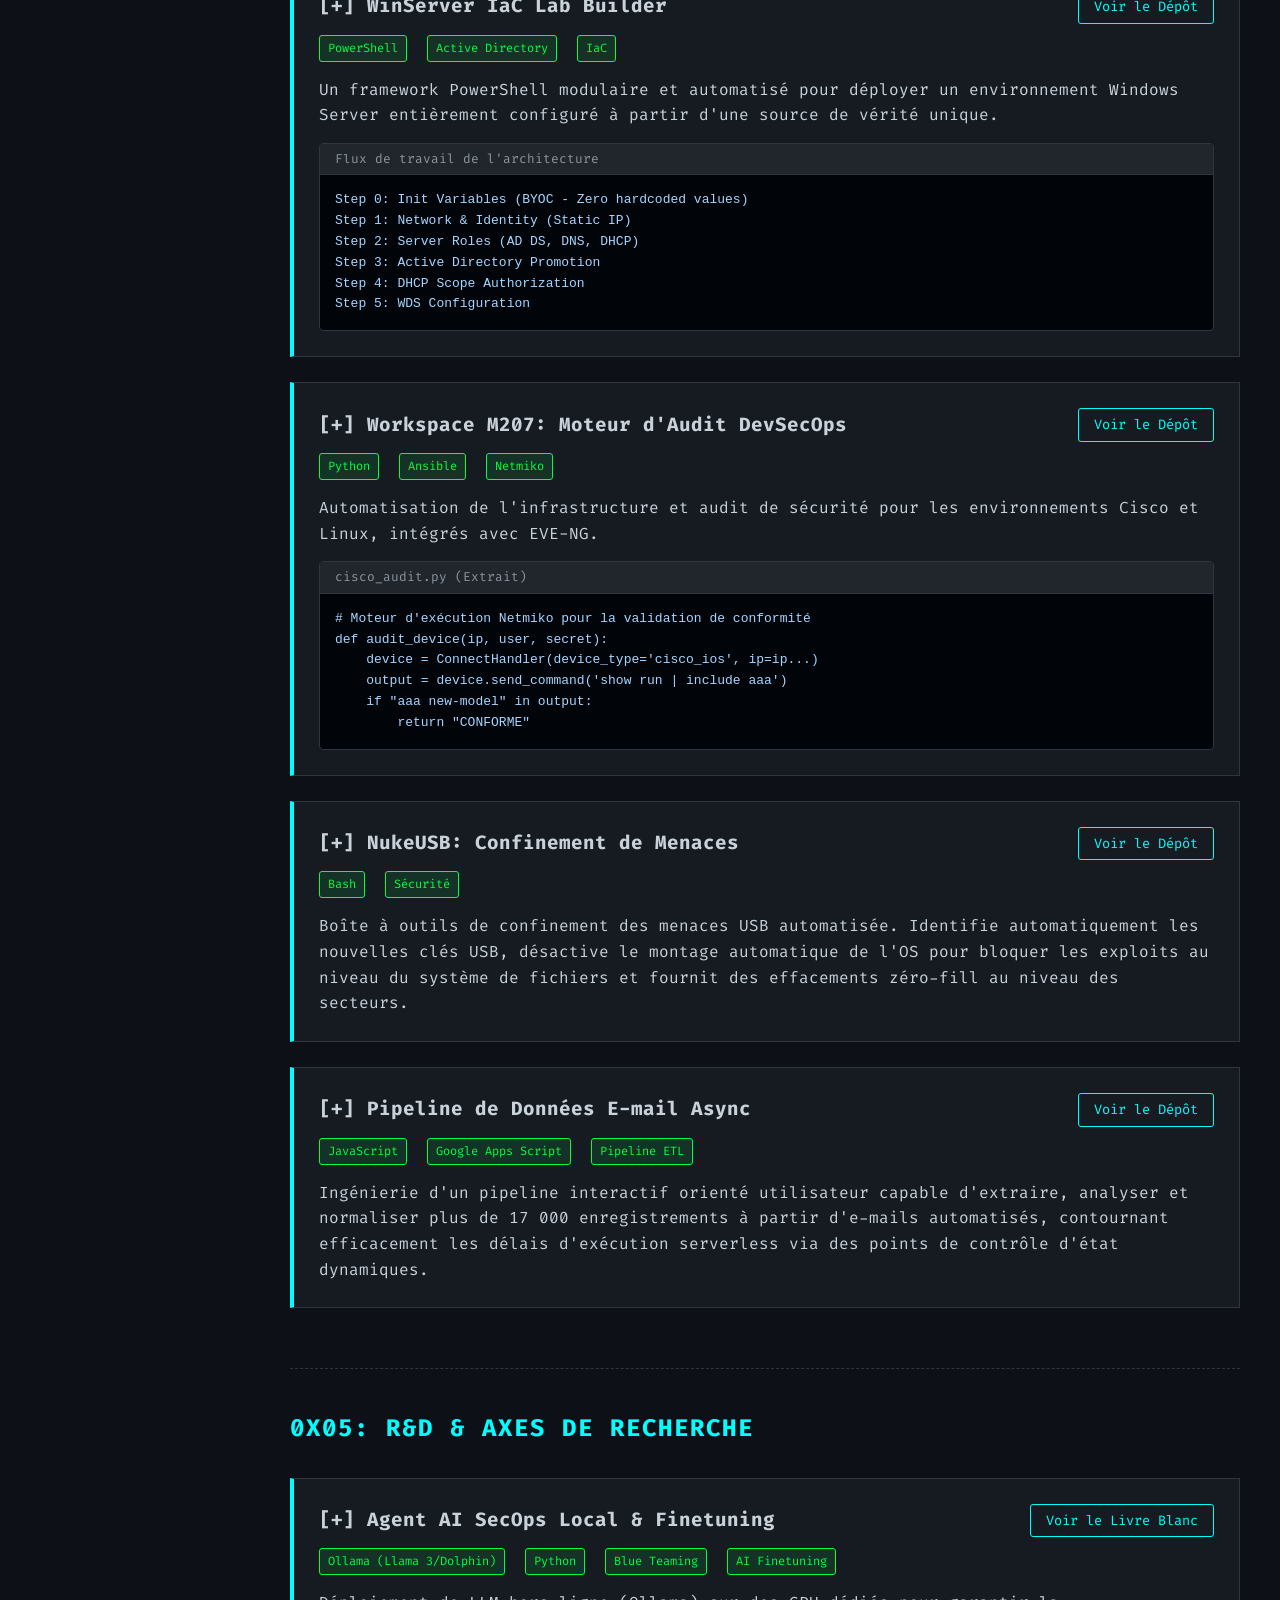
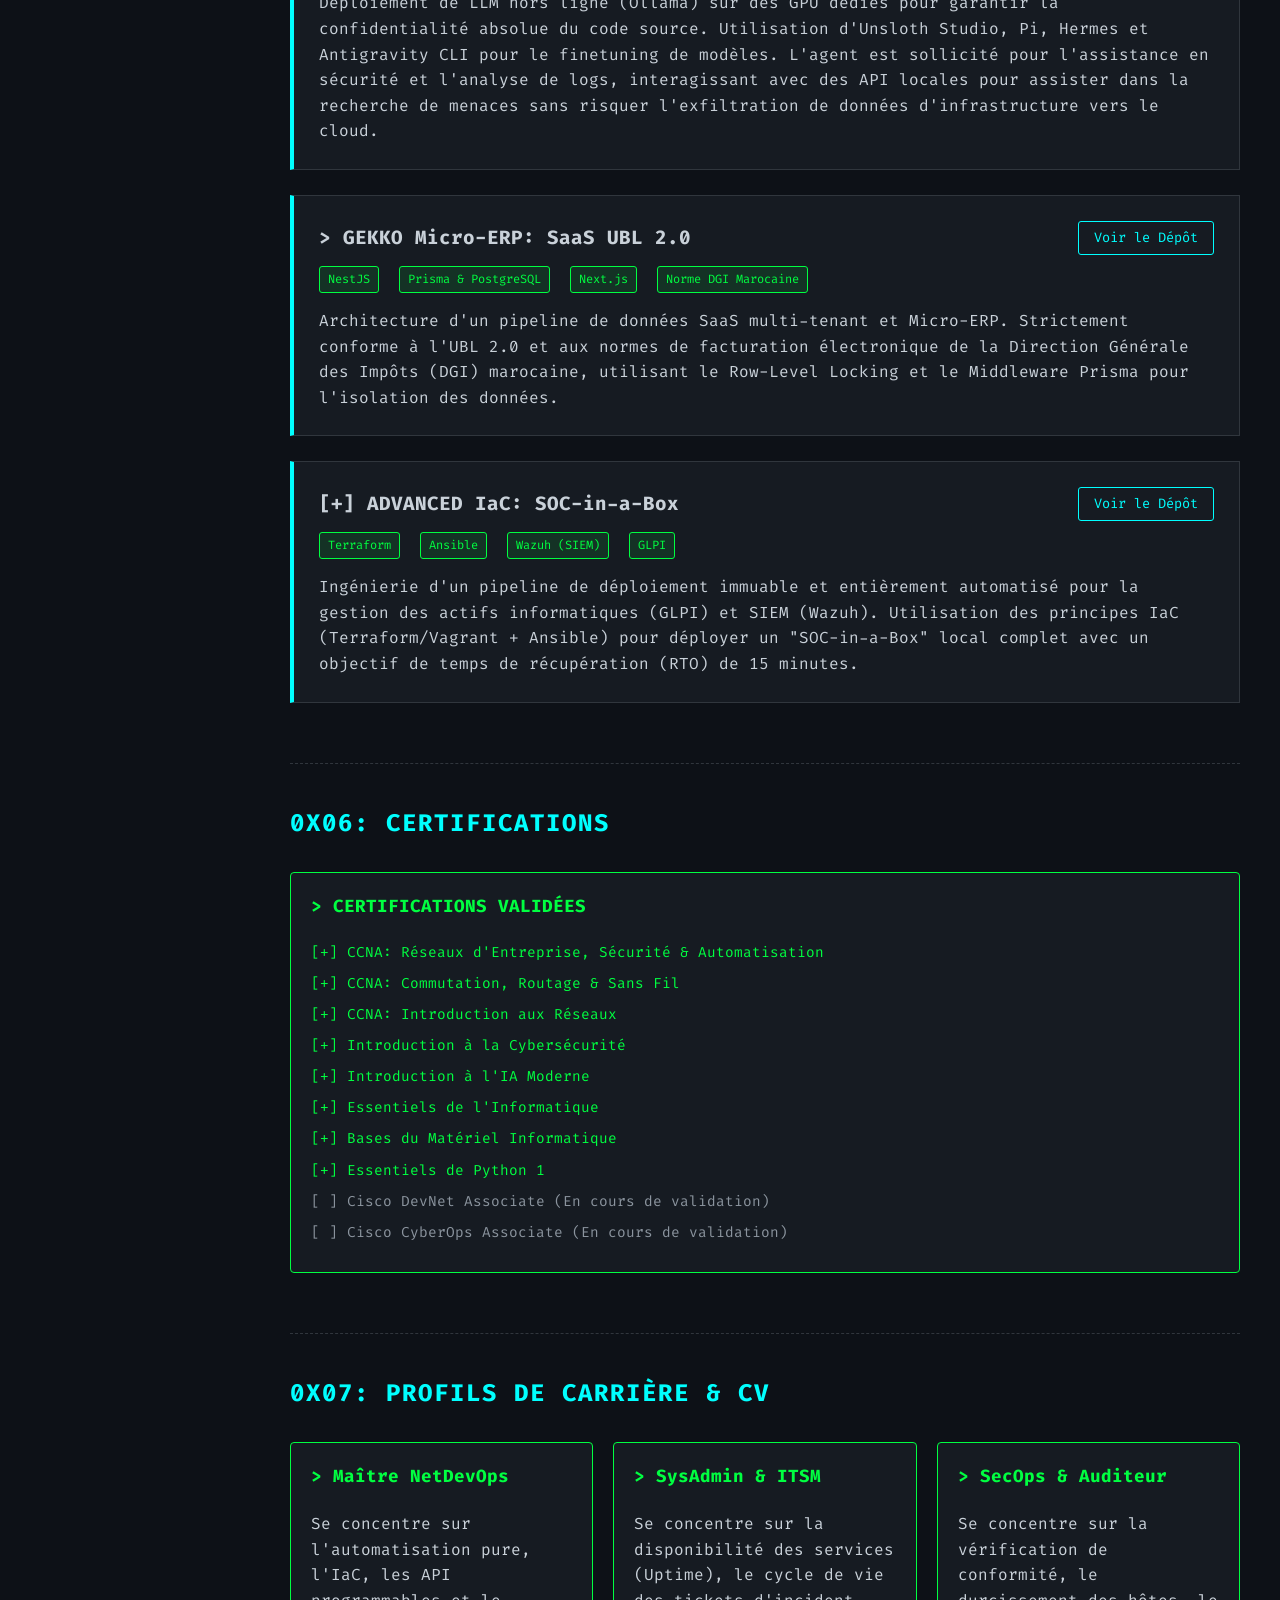
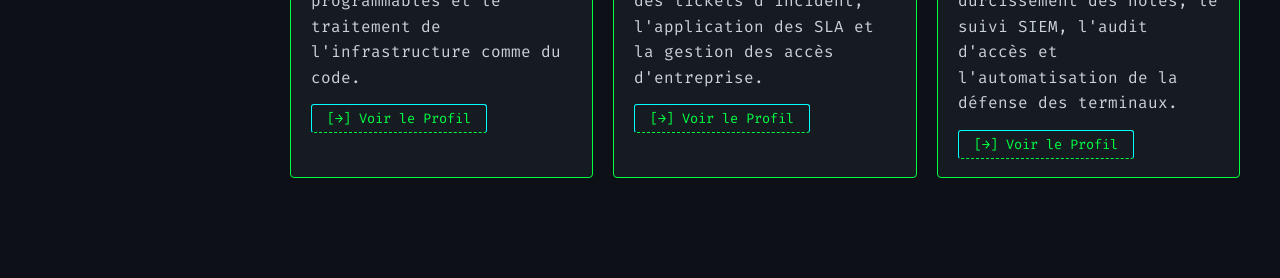
==== commit 706fef25: "removed blog paceholder" ====
--- a/port/index.html
+++ b/port/index.html
@@ -50,7 +50,6 @@
                         <a href="https://www.linkedin.com/in/hamza-benzina-7947b5356/" target="_blank" class="execute-btn">[+] EXÉCUTER: LinkedIn</a>
                         <a href="https://github.com/bo0ogy" target="_blank" class="execute-btn">[+] EXÉCUTER: GitHub</a>
                         <a href="mailto:hbenzina484@gmail.com" class="execute-btn">[+] EXÉCUTER: Email</a>
-                        <a href="https://VOTRE_LIEN_BLOG_ICI.com" target="_blank" class="execute-btn">[+] EXÉCUTER: Blog Personnel</a>
                     </div>
                 </div>
             </div>
--- a/port/style.css
+++ b/port/style.css
@@ -381,23 +381,47 @@
 
 /* Media Queries */
 @media (max-width: 900px) {
+    body {
+        flex-direction: column;
+    }
     #sidebar {
         width: 100%;
         height: auto;
         position: relative;
-        flex-direction: row;
-        flex-wrap: wrap;
+        flex-direction: column;
     }
     .nav-links {
         display: flex;
         flex-wrap: wrap;
         padding: 10px;
+        justify-content: center;
+    }
+    .nav-header {
+        text-align: center;
     }
     #content {
         margin-left: 0;
         width: 100%;
+        padding: 20px;
     }
     .two-col {
         grid-template-columns: 1fr;
     }
-}
+    .profile-container {
+        flex-direction: column;
+        text-align: center;
+        align-items: center;
+    }
+    .quick-execute {
+        justify-content: center;
+    }
+    .project-header {
+        flex-direction: column;
+        align-items: flex-start;
+        gap: 15px;
+    }
+    .terminal-section {
+        height: auto;
+        padding: 40px 0;
+    }
+}
